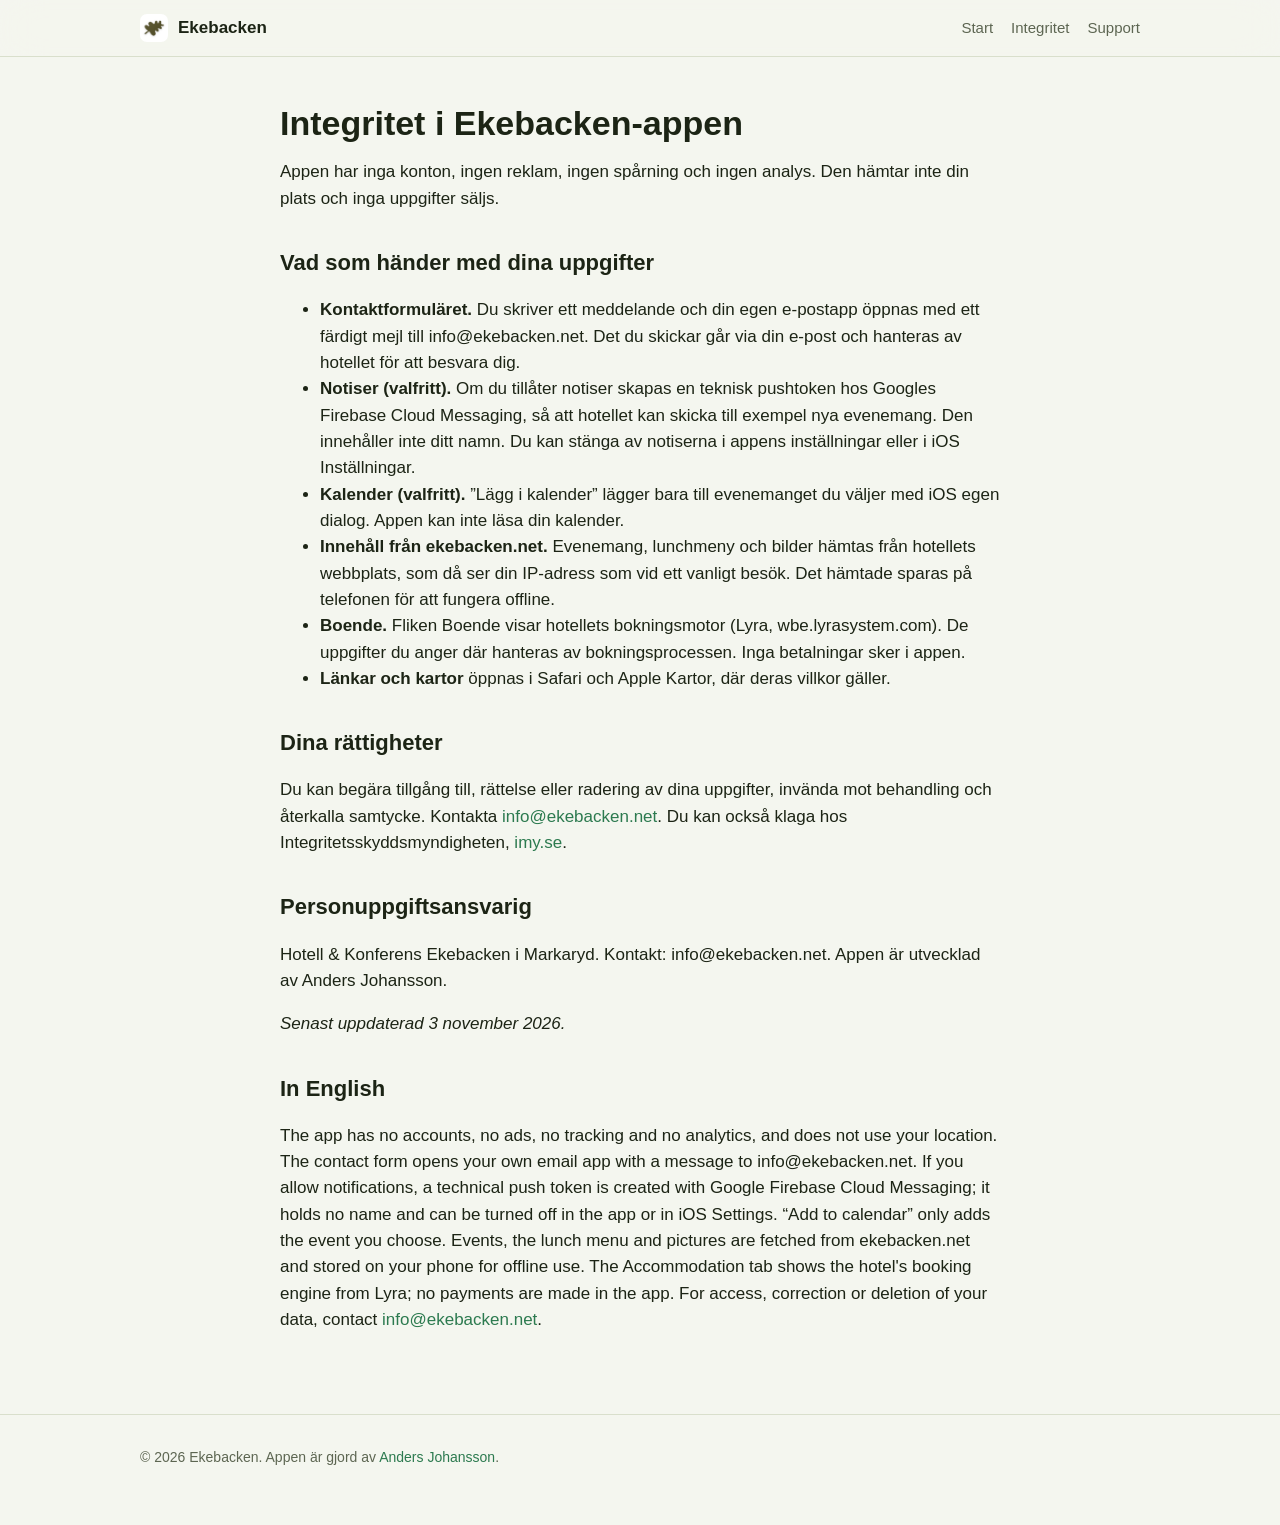
==== privacy.html @ e80fdcf2 "Ekebacken site: home, privacy and support pages Co-Authored-By: Claude Sonnet 5.5 <noreply@anthropic" ====
<!doctype html>
<html lang="sv">
<head>
  <meta charset="utf-8">
  <meta name="viewport" content="width=device-width, initial-scale=1">
  <title>Integritet – Ekebacken</title>
  <meta name="description" content="Vad Ekebacken-appen gör med dina uppgifter: inga konton, ingen spårning, ingen analys.">
  <meta name="theme-color" content="#25311a">
  <link rel="icon" type="image/png" href="assets/favicon.png">
  <link rel="apple-touch-icon" href="assets/apple-touch-icon.png">
  <link rel="stylesheet" href="style.css">
</head>
<body>
<header class="site-header">
  <div class="wrap">
    <a class="brand" href="./"><img src="assets/icon.jpg" alt="" width="28" height="28">Ekebacken</a>
    <nav aria-label="Huvudmeny"><a href="./">Start</a><a href="privacy.html">Integritet</a><a href="support.html">Support</a></nav>
  </div>
</header>
<main class="wrap doc">
  <h1>Integritet i Ekebacken-appen</h1>
  <p>Appen har inga konton, ingen reklam, ingen spårning och ingen analys. Den hämtar inte din plats och inga uppgifter säljs.</p>

  <h2>Vad som händer med dina uppgifter</h2>
  <ul>
    <li><strong>Kontaktformuläret.</strong> Du skriver ett meddelande och din egen e-postapp öppnas med ett färdigt mejl till info@ekebacken.net. Det du skickar går via din e-post och hanteras av hotellet för att besvara dig.</li>
    <li><strong>Notiser (valfritt).</strong> Om du tillåter notiser skapas en teknisk pushtoken hos Googles Firebase Cloud Messaging, så att hotellet kan skicka till exempel nya evenemang. Den innehåller inte ditt namn. Du kan stänga av notiserna i appens inställningar eller i iOS Inställningar.</li>
    <li><strong>Kalender (valfritt).</strong> &rdquo;Lägg i kalender&rdquo; lägger bara till evenemanget du väljer med iOS egen dialog. Appen kan inte läsa din kalender.</li>
    <li><strong>Innehåll från ekebacken.net.</strong> Evenemang, lunchmeny och bilder hämtas från hotellets webbplats, som då ser din IP-adress som vid ett vanligt besök. Det hämtade sparas på telefonen för att fungera offline.</li>
    <li><strong>Boende.</strong> Fliken Boende visar hotellets bokningsmotor (Lyra, wbe.lyrasystem.com). De uppgifter du anger där hanteras av bokningsprocessen. Inga betalningar sker i appen.</li>
    <li><strong>Länkar och kartor</strong> öppnas i Safari och Apple Kartor, där deras villkor gäller.</li>
  </ul>

  <h2>Dina rättigheter</h2>
  <p>Du kan begära tillgång till, rättelse eller radering av dina uppgifter, invända mot behandling och återkalla samtycke. Kontakta <a href="mailto:info@ekebacken.net">info@ekebacken.net</a>. Du kan också klaga hos Integritetsskyddsmyndigheten, <a href="https://www.imy.se">imy.se</a>.</p>

  <h2>Personuppgiftsansvarig</h2>
  <p>Hotell &amp; Konferens Ekebacken i Markaryd. Kontakt: info@ekebacken.net. Appen är utvecklad av Anders Johansson.</p>
  <p><em>Senast uppdaterad 3 november 2026.</em></p>

  <h2>In English</h2>
  <p>The app has no accounts, no ads, no tracking and no analytics, and does not use your location. The contact form opens your own email app with a message to info@ekebacken.net. If you allow notifications, a technical push token is created with Google Firebase Cloud Messaging; it holds no name and can be turned off in the app or in iOS Settings. &ldquo;Add to calendar&rdquo; only adds the event you choose. Events, the lunch menu and pictures are fetched from ekebacken.net and stored on your phone for offline use. The Accommodation tab shows the hotel's booking engine from Lyra; no payments are made in the app. For access, correction or deletion of your data, contact <a href="mailto:info@ekebacken.net">info@ekebacken.net</a>.</p>
</main>
<footer>
  <div class="wrap">
    <p>&copy; 2026 Ekebacken. Appen är gjord av <a href="https://github.com/iDrewn">Anders Johansson</a>.</p>
  </div>
</footer>
</body>
</html>
---- style.css ----
:root {
  --bg: #f4f6ef;
  --surface: #ffffff;
  --text: #1c2415;
  --muted: #5d6652;
  --line: #d9dfcc;
  --accent: #2c7a4f;
  --deep: #25311a;
  --radius: 18px;
  --maxw: 1040px;
}
@media (prefers-color-scheme: dark) {
  :root {
    --bg: #11160d;
    --surface: #1b2214;
    --text: #eef2e6;
    --muted: #aab49b;
    --line: #333d28;
    --accent: #6fd39b;
    --deep: #0b0f08;
  }
}
* { box-sizing: border-box; }
html { -webkit-text-size-adjust: 100%; scroll-behavior: smooth; }
body { margin: 0; background: var(--bg); color: var(--text); font: 17px/1.55 -apple-system, BlinkMacSystemFont, "SF Pro Text", "Segoe UI", Roboto, Helvetica, Arial, sans-serif; }
a { color: var(--accent); text-decoration: none; }
a:hover { text-decoration: underline; }
img { max-width: 100%; height: auto; display: block; }
.wrap { max-width: var(--maxw); margin: 0 auto; padding: 0 20px; }

.site-header { position: sticky; top: 0; z-index: 10; background: color-mix(in srgb, var(--bg) 80%, transparent); backdrop-filter: saturate(180%) blur(20px); -webkit-backdrop-filter: saturate(180%) blur(20px); border-bottom: 1px solid var(--line); }
.site-header .wrap { display: flex; align-items: center; justify-content: space-between; height: 56px; gap: 16px; }
.brand { display: flex; align-items: center; gap: 10px; font-weight: 700; color: var(--text); }
.brand img { width: 28px; height: 28px; border-radius: 7px; }
nav { display: flex; gap: 18px; font-size: 15px; flex-wrap: wrap; }
nav a { color: var(--muted); }

.hero { text-align: center; padding: 56px 0 32px; }
.hero .icon { width: 112px; height: 112px; border-radius: 25px; margin: 0 auto 20px; box-shadow: 0 10px 30px rgba(0,0,0,.25); }
h1 { font-size: clamp(34px, 6vw, 52px); line-height: 1.1; margin: 0 0 12px; }
h2 { font-size: clamp(26px, 4vw, 34px); margin: 0 0 8px; }
h3 { margin: 0 0 6px; font-size: 18px; }
.lead { font-size: 20px; color: var(--muted); max-width: 640px; margin: 0 auto 22px; }
.badge { display: inline-block; padding: 6px 14px; border-radius: 99px; background: var(--surface); border: 1px solid var(--line); font-size: 14px; color: var(--muted); }
.button { display: inline-block; padding: 11px 22px; border-radius: 99px; background: var(--accent); color: #fff; font-weight: 600; margin: 4px 6px 4px 0; }
.button.secondary { background: transparent; color: var(--accent); border: 1px solid var(--accent); }
@media (prefers-color-scheme: dark) { .button { color: #0b0f08; } }
.button:hover { text-decoration: none; opacity: .9; }

.showcase { display: grid; grid-template-columns: repeat(3, 1fr); gap: 18px; max-width: 760px; margin: 36px auto 0; }
.showcase img, .screens img { border-radius: 22px; border: 1px solid var(--line); box-shadow: 0 12px 30px rgba(0,0,0,.18); }
.showcase .center { transform: translateY(-14px); }
.note { color: var(--muted); font-size: 14px; margin-top: 18px; }

section { padding: 52px 0; }
.sub { color: var(--muted); margin: 0 0 28px; max-width: 640px; }
.grid { display: grid; grid-template-columns: repeat(auto-fit, minmax(240px, 1fr)); gap: 16px; }
.card { background: var(--surface); border: 1px solid var(--line); border-radius: var(--radius); padding: 20px; }
.card p { margin: 0; color: var(--muted); font-size: 16px; }
.screens { display: grid; grid-template-columns: repeat(auto-fit, minmax(190px, 1fr)); gap: 18px; }
figure { margin: 0; text-align: center; }
figcaption { margin-top: 10px; color: var(--muted); font-size: 14px; }
.band { background: var(--deep); color: #eef2e6; }
.band .sub { color: #aab49b; }
.band figcaption { color: #aab49b; }
.ipad { max-width: 560px; margin: 36px auto 0; }
.ipad img { border-radius: 14px; border: 1px solid var(--line); box-shadow: 0 12px 30px rgba(0,0,0,.18); }

.facts { display: grid; grid-template-columns: repeat(auto-fit, minmax(220px, 1fr)); gap: 24px; }
.facts ul { margin: 0; padding-left: 18px; color: var(--muted); font-size: 16px; }

.doc { max-width: 760px; padding: 48px 20px 64px; }
.doc h1 { font-size: 34px; }
.doc h2 { font-size: 22px; margin-top: 34px; }
.doc details { background: var(--surface); border: 1px solid var(--line); border-radius: 12px; padding: 12px 16px; margin: 10px 0; }
.doc summary { cursor: pointer; font-weight: 600; }

footer { border-top: 1px solid var(--line); padding: 32px 0 48px; color: var(--muted); font-size: 14px; }
footer p { margin: 0 0 8px; }
@media (max-width: 560px) { nav { gap: 12px; font-size: 14px; } .showcase { gap: 10px; } }
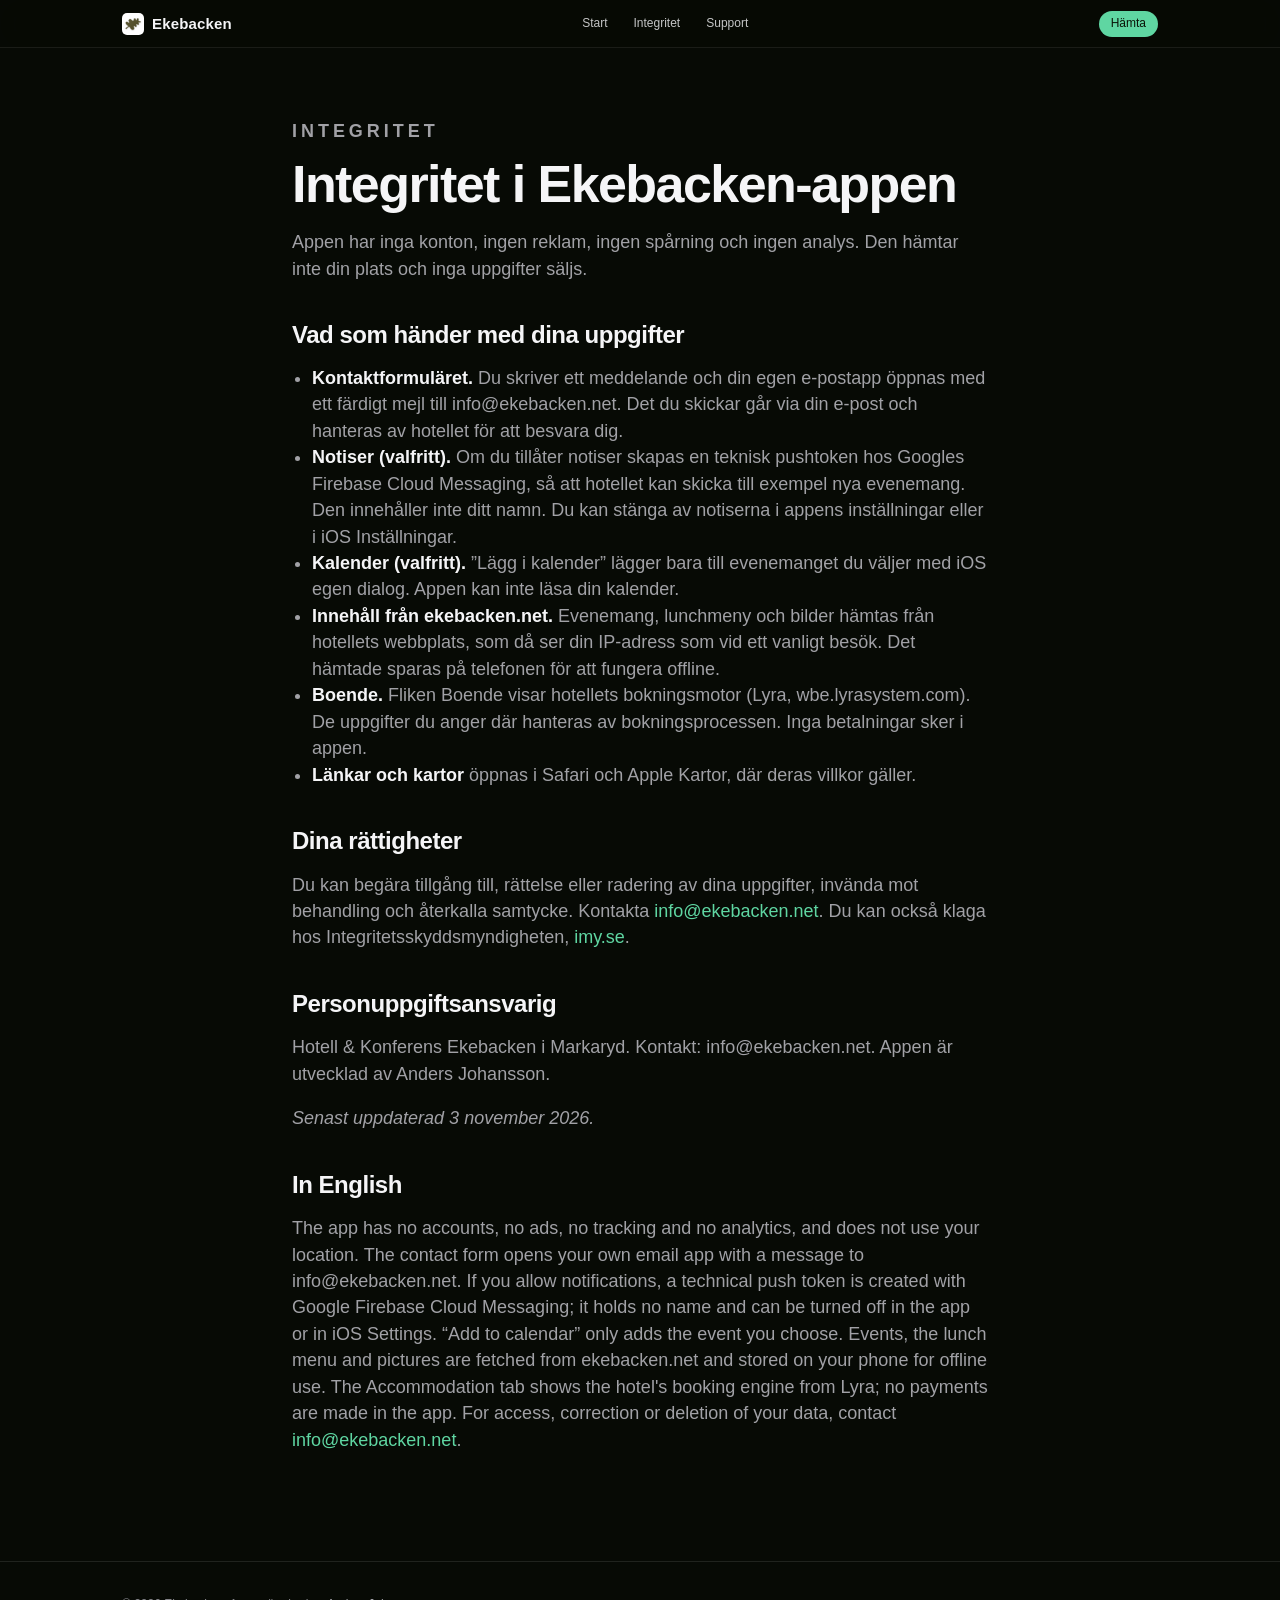
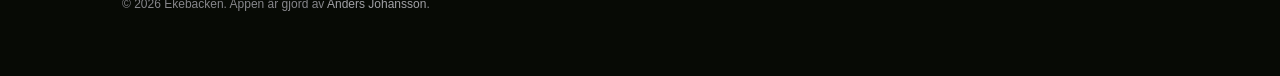
==== commit 98a816bf: "Ekebacken site: new design in the app's green, Apple-style layout, iPhone and iPad mockups Co-Author" ====
--- a/privacy.html
+++ b/privacy.html
@@ -5,19 +5,19 @@
   <meta name="viewport" content="width=device-width, initial-scale=1">
   <title>Integritet – Ekebacken</title>
   <meta name="description" content="Vad Ekebacken-appen gör med dina uppgifter: inga konton, ingen spårning, ingen analys.">
-  <meta name="theme-color" content="#25311a">
+  <meta name="theme-color" content="#070a05">
   <link rel="icon" type="image/png" href="assets/favicon.png">
   <link rel="apple-touch-icon" href="assets/apple-touch-icon.png">
   <link rel="stylesheet" href="style.css">
 </head>
 <body>
-<header class="site-header">
-  <div class="wrap">
-    <a class="brand" href="./"><img src="assets/icon.jpg" alt="" width="28" height="28">Ekebacken</a>
-    <nav aria-label="Huvudmeny"><a href="./">Start</a><a href="privacy.html">Integritet</a><a href="support.html">Support</a></nav>
-  </div>
-</header>
-<main class="wrap doc">
+<header class="nav"><div class="wrap">
+  <a class="brand" href="./"><img src="assets/icon.jpg" alt="" width="22" height="22" style="border-radius:5px">Ekebacken</a>
+  <ul><li><a href="./">Start</a></li><li><a href="privacy.html">Integritet</a></li><li><a href="support.html">Support</a></li></ul>
+  <a class="buy" href="https://apps.apple.com/se/app/ekebacken/id1541043155">Hämta</a>
+</div></header>
+<main class="doc">
+  <p class="eyebrow">Integritet</p>
   <h1>Integritet i Ekebacken-appen</h1>
   <p>Appen har inga konton, ingen reklam, ingen spårning och ingen analys. Den hämtar inte din plats och inga uppgifter säljs.</p>
 
@@ -41,10 +41,8 @@
   <h2>In English</h2>
   <p>The app has no accounts, no ads, no tracking and no analytics, and does not use your location. The contact form opens your own email app with a message to info@ekebacken.net. If you allow notifications, a technical push token is created with Google Firebase Cloud Messaging; it holds no name and can be turned off in the app or in iOS Settings. &ldquo;Add to calendar&rdquo; only adds the event you choose. Events, the lunch menu and pictures are fetched from ekebacken.net and stored on your phone for offline use. The Accommodation tab shows the hotel's booking engine from Lyra; no payments are made in the app. For access, correction or deletion of your data, contact <a href="mailto:info@ekebacken.net">info@ekebacken.net</a>.</p>
 </main>
-<footer>
-  <div class="wrap">
-    <p>&copy; 2026 Ekebacken. Appen är gjord av <a href="https://github.com/iDrewn">Anders Johansson</a>.</p>
-  </div>
-</footer>
+<footer><div class="wrap">
+  <p>&copy; 2026 Ekebacken. Appen är gjord av <a href="https://github.com/iDrewn">Anders Johansson</a>.</p>
+</div></footer>
 </body>
 </html>
--- a/style.css
+++ b/style.css
@@ -1,80 +1,115 @@
 :root {
-  --bg: #f4f6ef;
-  --surface: #ffffff;
-  --text: #1c2415;
-  --muted: #5d6652;
-  --line: #d9dfcc;
-  --accent: #2c7a4f;
-  --deep: #25311a;
-  --radius: 18px;
-  --maxw: 1040px;
-}
-@media (prefers-color-scheme: dark) {
-  :root {
-    --bg: #11160d;
-    --surface: #1b2214;
-    --text: #eef2e6;
-    --muted: #aab49b;
-    --line: #333d28;
-    --accent: #6fd39b;
-    --deep: #0b0f08;
-  }
+  --accent: #5fd6a2;
+  --accent2: #2c9a6a;
+  --ink: #f5f5f7;
+  --ink-2: #a1a1a6;
+  --paper: #1d1d1f;
+  --paper-2: #6e6e73;
+  --black: #070a05;
+  --soft: #f2f5ea;
+  --card-dark: #151b0f;
+  --maxw: 1080px;
 }
 * { box-sizing: border-box; }
 html { -webkit-text-size-adjust: 100%; scroll-behavior: smooth; }
-body { margin: 0; background: var(--bg); color: var(--text); font: 17px/1.55 -apple-system, BlinkMacSystemFont, "SF Pro Text", "Segoe UI", Roboto, Helvetica, Arial, sans-serif; }
+body {
+  margin: 0; background: var(--black); color: var(--ink);
+  font: 17px/1.47 -apple-system, BlinkMacSystemFont, "SF Pro Text", "Helvetica Neue", Helvetica, Arial, sans-serif;
+  -webkit-font-smoothing: antialiased;
+}
 a { color: var(--accent); text-decoration: none; }
 a:hover { text-decoration: underline; }
 img { max-width: 100%; height: auto; display: block; }
-.wrap { max-width: var(--maxw); margin: 0 auto; padding: 0 20px; }
+.wrap { max-width: var(--maxw); margin: 0 auto; padding: 0 22px; }
 
-.site-header { position: sticky; top: 0; z-index: 10; background: color-mix(in srgb, var(--bg) 80%, transparent); backdrop-filter: saturate(180%) blur(20px); -webkit-backdrop-filter: saturate(180%) blur(20px); border-bottom: 1px solid var(--line); }
-.site-header .wrap { display: flex; align-items: center; justify-content: space-between; height: 56px; gap: 16px; }
-.brand { display: flex; align-items: center; gap: 10px; font-weight: 700; color: var(--text); }
-.brand img { width: 28px; height: 28px; border-radius: 7px; }
-nav { display: flex; gap: 18px; font-size: 15px; flex-wrap: wrap; }
-nav a { color: var(--muted); }
+/* Nav, like apple.com: slim, translucent, blurred */
+.nav { position: sticky; top: 0; z-index: 20; height: 48px; background: rgba(7,10,5,.74); backdrop-filter: saturate(180%) blur(20px); -webkit-backdrop-filter: saturate(180%) blur(20px); border-bottom: 1px solid rgba(255,255,255,.08); }
+.nav .wrap { height: 48px; display: flex; align-items: center; justify-content: space-between; gap: 20px; }
+.nav .brand { display: flex; align-items: center; gap: 8px; color: var(--ink); font-weight: 600; font-size: 15px; letter-spacing: .01em; }
+.nav .brand img { width: 22px; height: 22px; border-radius: 5px; }
+.nav ul { display: flex; gap: 26px; list-style: none; margin: 0; padding: 0; font-size: 12px; }
+.nav ul a { color: rgba(245,245,247,.8); }
+.nav ul a:hover { color: #fff; text-decoration: none; }
+.nav .buy { font-size: 12px; background: var(--accent); color: #0b1407; padding: 4px 12px; border-radius: 99px; }
+.nav .buy:hover { text-decoration: none; background: #7ee6b5; }
+@media (max-width: 720px) { .nav ul { display: none; } }
 
-.hero { text-align: center; padding: 56px 0 32px; }
-.hero .icon { width: 112px; height: 112px; border-radius: 25px; margin: 0 auto 20px; box-shadow: 0 10px 30px rgba(0,0,0,.25); }
-h1 { font-size: clamp(34px, 6vw, 52px); line-height: 1.1; margin: 0 0 12px; }
-h2 { font-size: clamp(26px, 4vw, 34px); margin: 0 0 8px; }
-h3 { margin: 0 0 6px; font-size: 18px; }
-.lead { font-size: 20px; color: var(--muted); max-width: 640px; margin: 0 auto 22px; }
-.badge { display: inline-block; padding: 6px 14px; border-radius: 99px; background: var(--surface); border: 1px solid var(--line); font-size: 14px; color: var(--muted); }
-.button { display: inline-block; padding: 11px 22px; border-radius: 99px; background: var(--accent); color: #fff; font-weight: 600; margin: 4px 6px 4px 0; }
-.button.secondary { background: transparent; color: var(--accent); border: 1px solid var(--accent); }
-@media (prefers-color-scheme: dark) { .button { color: #0b0f08; } }
-.button:hover { text-decoration: none; opacity: .9; }
+.eyebrow { font-size: 13px; font-weight: 700; letter-spacing: .22em; text-transform: uppercase; color: var(--accent); margin: 0 0 14px; }
+.grad { background: linear-gradient(90deg, #8be8bf, var(--accent2)); -webkit-background-clip: text; background-clip: text; color: transparent; }
+h1, h2 { font-family: -apple-system, BlinkMacSystemFont, "SF Pro Display", "Helvetica Neue", Helvetica, Arial, sans-serif; letter-spacing: -.03em; margin: 0; }
+h1 { font-size: clamp(44px, 9vw, 96px); line-height: 1.02; font-weight: 800; }
+h2 { font-size: clamp(32px, 5.6vw, 60px); line-height: 1.06; font-weight: 800; }
+.lead { font-size: clamp(19px, 2.4vw, 26px); line-height: 1.3; color: var(--ink-2); max-width: 720px; margin: 22px auto 0; font-weight: 500; }
+.cta { display: flex; gap: 14px; justify-content: center; flex-wrap: wrap; margin-top: 30px; }
+.pill { display: inline-block; padding: 12px 24px; border-radius: 99px; font-size: 17px; font-weight: 500; }
+.pill.fill { background: var(--accent); color: #0b1407; }
+.pill.fill:hover { background: #7ee6b5; text-decoration: none; }
+.pill.line { border: 1px solid var(--accent); color: var(--accent); }
+.pill.off { background: rgba(255,255,255,.1); color: var(--ink-2); cursor: default; }
+.note { font-size: 13px; color: var(--ink-2); margin-top: 14px; }
 
-.showcase { display: grid; grid-template-columns: repeat(3, 1fr); gap: 18px; max-width: 760px; margin: 36px auto 0; }
-.showcase img, .screens img { border-radius: 22px; border: 1px solid var(--line); box-shadow: 0 12px 30px rgba(0,0,0,.18); }
-.showcase .center { transform: translateY(-14px); }
-.note { color: var(--muted); font-size: 14px; margin-top: 18px; }
+/* Hero */
+.hero { text-align: center; padding: 72px 0 0; background: radial-gradient(80% 60% at 50% 100%, rgba(95,214,162,.22), transparent 70%), #070a05; overflow: hidden; }
+.hero .phones { position: relative; margin: 54px auto 0; max-width: 980px; height: clamp(300px, 56vw, 640px); }
+.hero .phones img { position: absolute; bottom: -2%; width: 36%; filter: drop-shadow(0 30px 60px rgba(95,214,162,.2)); }
+.hero .phones .a { left: 2%; transform: rotate(-6deg) translateY(6%); }
+.hero .phones .b { left: 32%; width: 40%; z-index: 2; }
+.hero .phones .c { right: 2%; transform: rotate(6deg) translateY(6%); }
 
-section { padding: 52px 0; }
-.sub { color: var(--muted); margin: 0 0 28px; max-width: 640px; }
-.grid { display: grid; grid-template-columns: repeat(auto-fit, minmax(240px, 1fr)); gap: 16px; }
-.card { background: var(--surface); border: 1px solid var(--line); border-radius: var(--radius); padding: 20px; }
-.card p { margin: 0; color: var(--muted); font-size: 16px; }
-.screens { display: grid; grid-template-columns: repeat(auto-fit, minmax(190px, 1fr)); gap: 18px; }
-figure { margin: 0; text-align: center; }
-figcaption { margin-top: 10px; color: var(--muted); font-size: 14px; }
-.band { background: var(--deep); color: #eef2e6; }
-.band .sub { color: #aab49b; }
-.band figcaption { color: #aab49b; }
-.ipad { max-width: 560px; margin: 36px auto 0; }
-.ipad img { border-radius: 14px; border: 1px solid var(--line); box-shadow: 0 12px 30px rgba(0,0,0,.18); }
+/* Product sections */
+section { padding: 110px 0; }
+.light { background: var(--soft); color: var(--paper); }
+.light .lead, .light p.sub { color: var(--paper-2); }
+.split { display: grid; grid-template-columns: 1fr 1fr; gap: 56px; align-items: center; }
+.split.rev .text { order: 2; }
+.split .text p { font-size: 21px; line-height: 1.38; color: var(--ink-2); margin: 20px 0 0; max-width: 460px; font-weight: 500; }
+.light .split .text p { color: var(--paper-2); }
+.split .shot { display: flex; justify-content: center; }
+.split .shot img { width: min(100%, 360px); filter: drop-shadow(0 30px 50px rgba(0,0,0,.35)); }
+.split .text p.eyebrow, .light .split .text p.eyebrow { font-size: 13px; line-height: 1.4; color: var(--accent); margin: 0 0 14px; max-width: none; }
+.center { text-align: center; }
+.center .lead { margin-left: auto; margin-right: auto; }
+@media (max-width: 820px) { .split { grid-template-columns: 1fr; gap: 28px; text-align: center; } .split.rev .text { order: 0; } .split .text p { margin-left: auto; margin-right: auto; } section { padding: 76px 0; } }
 
-.facts { display: grid; grid-template-columns: repeat(auto-fit, minmax(220px, 1fr)); gap: 24px; }
-.facts ul { margin: 0; padding-left: 18px; color: var(--muted); font-size: 16px; }
+/* Bento grid */
+.bento { display: grid; grid-template-columns: repeat(6, 1fr); gap: 16px; margin-top: 56px; }
+.tile { background: var(--card-dark); border-radius: 28px; padding: 32px; grid-column: span 2; min-height: 220px; position: relative; overflow: hidden; }
+.tile.wide { grid-column: span 3; }
+.tile.hero-tile { grid-column: span 4; background: linear-gradient(135deg, #2c3b1b, #0f1809); }
+.tile h3 { font-size: 24px; letter-spacing: -.02em; margin: 0 0 10px; line-height: 1.15; }
+.tile p { color: var(--ink-2); margin: 0; font-size: 17px; }
+.tile .k { font-size: 12px; font-weight: 700; letter-spacing: .2em; text-transform: uppercase; color: var(--accent); margin-bottom: 14px; display: block; }
+.tile { text-align: left; }
+.light .tile { background: #fff; }
+.light .tile p { color: var(--paper-2); }
+.light .tile.hero-tile { background: linear-gradient(135deg, #2c3b1b, #0f1809); color: #fff; }
+.light .tile.hero-tile p { color: var(--ink-2); }
+@media (max-width: 860px) { .bento { grid-template-columns: 1fr; } .tile, .tile.wide, .tile.hero-tile { grid-column: auto; } }
 
-.doc { max-width: 760px; padding: 48px 20px 64px; }
-.doc h1 { font-size: 34px; }
-.doc h2 { font-size: 22px; margin-top: 34px; }
-.doc details { background: var(--surface); border: 1px solid var(--line); border-radius: 12px; padding: 12px 16px; margin: 10px 0; }
-.doc summary { cursor: pointer; font-weight: 600; }
+/* Stat band */
+.band { background: linear-gradient(135deg, #2c7a4f, #23301a); color: #fff; padding: 90px 0; text-align: center; }
+.band h2 { color: #fff; }
+.band p { font-size: 22px; max-width: 700px; margin: 18px auto 0; font-weight: 500; opacity: .92; }
 
-footer { border-top: 1px solid var(--line); padding: 32px 0 48px; color: var(--muted); font-size: 14px; }
+/* Doc pages */
+.doc { max-width: 740px; padding: 70px 22px 90px; margin: 0 auto; }
+.doc h1 { font-size: clamp(34px, 6vw, 52px); }
+.doc h2 { font-size: 24px; margin-top: 40px; letter-spacing: -.02em; }
+.doc p, .doc li { color: var(--ink-2); font-size: 18px; }
+.doc ul { padding-left: 20px; }
+.doc strong { color: var(--ink); }
+.doc details { background: var(--card-dark); border-radius: 16px; padding: 14px 18px; margin: 12px 0; }
+.doc summary { cursor: pointer; font-weight: 600; color: var(--ink); }
+
+footer { background: #070a05; border-top: 1px solid rgba(255,255,255,.1); padding: 34px 0 54px; color: #86868b; font-size: 12px; }
 footer p { margin: 0 0 8px; }
-@media (max-width: 560px) { nav { gap: 12px; font-size: 14px; } .showcase { gap: 10px; } }
+footer a { color: #a1a1a6; }
+
+/* Reveal on scroll */
+.reveal { opacity: 0; transform: translateY(28px); transition: opacity .8s ease, transform .8s ease; }
+.reveal.in { opacity: 1; transform: none; }
+@media (prefers-reduced-motion: reduce) { .reveal { opacity: 1; transform: none; transition: none; } html { scroll-behavior: auto; } }
+
+.ipad { display: flex; justify-content: center; margin-top: 48px; }
+.ipad img { width: min(100%, 760px); filter: drop-shadow(0 30px 50px rgba(0,0,0,.45)); }
+.band .pill.fill { background: #fff; color: #23301a; }
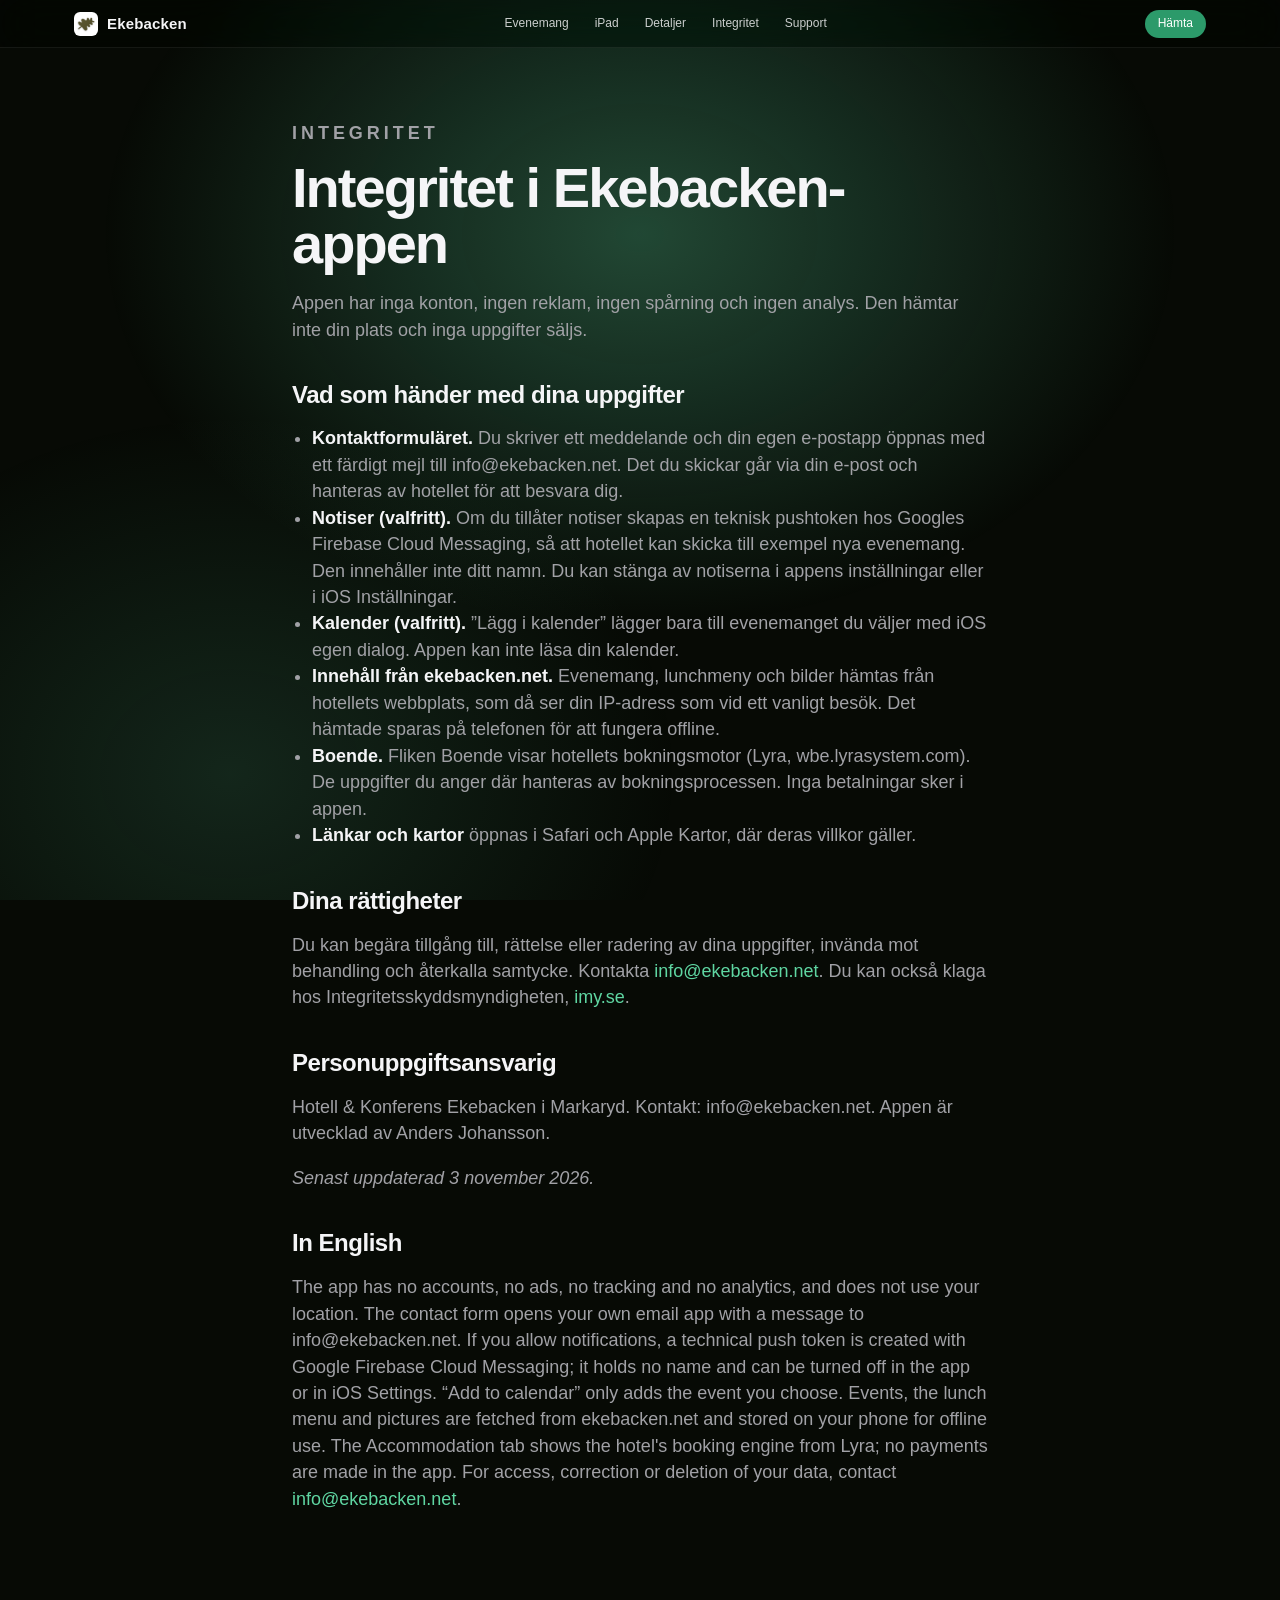
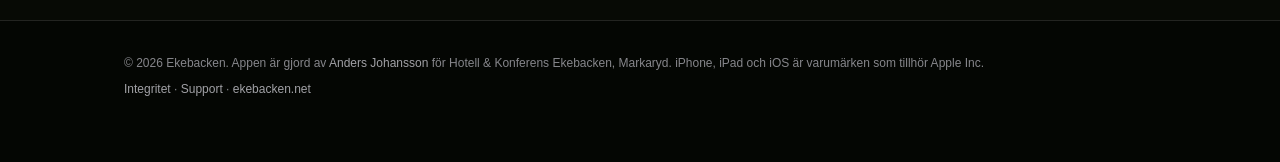
==== commit 4cf05a78: "Rebuild in the shared scroll-motion style: pinned stages, continuous colour, Framedevice mockups Co-" ====
--- a/privacy.html
+++ b/privacy.html
@@ -2,18 +2,20 @@
 <html lang="sv">
 <head>
   <meta charset="utf-8">
-  <meta name="viewport" content="width=device-width, initial-scale=1">
+  <meta name="viewport" content="width=device-width, initial-scale=1, viewport-fit=cover">
   <title>Integritet – Ekebacken</title>
-  <meta name="description" content="Vad Ekebacken-appen gör med dina uppgifter: inga konton, ingen spårning, ingen analys.">
+  <meta name="description" content="Vad Ekebacken-appen gör med dina uppgifter.">
   <meta name="theme-color" content="#070a05">
   <link rel="icon" type="image/png" href="assets/favicon.png">
   <link rel="apple-touch-icon" href="assets/apple-touch-icon.png">
-  <link rel="stylesheet" href="style.css">
+  <link rel="stylesheet" href="motion.css">
+  <link rel="stylesheet" href="theme.css">
 </head>
 <body>
+<div class="ambient" aria-hidden="true"></div>
 <header class="nav"><div class="wrap">
-  <a class="brand" href="./"><img src="assets/icon.jpg" alt="" width="22" height="22" style="border-radius:5px">Ekebacken</a>
-  <ul><li><a href="./">Start</a></li><li><a href="privacy.html">Integritet</a></li><li><a href="support.html">Support</a></li></ul>
+  <a class="brand" href="./"><img src="assets/icon.jpg" alt="" width="24" height="24">Ekebacken</a>
+  <ul><li><a href="./#evenemang">Evenemang</a></li><li><a href="./#ipad">iPad</a></li><li><a href="./#details">Detaljer</a></li><li><a href="./privacy.html">Integritet</a></li><li><a href="./support.html">Support</a></li></ul>
   <a class="buy" href="https://apps.apple.com/se/app/ekebacken/id1541043155">Hämta</a>
 </div></header>
 <main class="doc">
@@ -41,8 +43,7 @@
   <h2>In English</h2>
   <p>The app has no accounts, no ads, no tracking and no analytics, and does not use your location. The contact form opens your own email app with a message to info@ekebacken.net. If you allow notifications, a technical push token is created with Google Firebase Cloud Messaging; it holds no name and can be turned off in the app or in iOS Settings. &ldquo;Add to calendar&rdquo; only adds the event you choose. Events, the lunch menu and pictures are fetched from ekebacken.net and stored on your phone for offline use. The Accommodation tab shows the hotel's booking engine from Lyra; no payments are made in the app. For access, correction or deletion of your data, contact <a href="mailto:info@ekebacken.net">info@ekebacken.net</a>.</p>
 </main>
-<footer><div class="wrap">
-  <p>&copy; 2026 Ekebacken. Appen är gjord av <a href="https://github.com/iDrewn">Anders Johansson</a>.</p>
-</div></footer>
+<footer><div class="wrap"><p>&copy; 2026 Ekebacken. Appen är gjord av <a href="https://github.com/iDrewn">Anders Johansson</a> för Hotell &amp; Konferens Ekebacken, Markaryd. iPhone, iPad och iOS är varumärken som tillhör Apple Inc.</p>
+    <p><a href="privacy.html">Integritet</a> &middot; <a href="support.html">Support</a> &middot; <a href="https://ekebacken.net">ekebacken.net</a></p></div></footer>
 </body>
 </html>
--- a/motion.css
+++ b/motion.css
@@ -0,0 +1,156 @@
+/* Shared base for the app sites. Per-site colours come from :root variables in theme.css. */
+:root {
+  --accent: #2b6fd0; --accent2: #7ab7ff; --bg: #05080f; --glow: 43,111,208;
+  --fg: #f5f5f7; --muted: #a1a1a6; --line: rgba(255,255,255,.12); --card: rgba(255,255,255,.06);
+  --gx: 0; --gy: 0;
+  --sans: -apple-system, BlinkMacSystemFont, "SF Pro Display", "SF Pro Text", "Helvetica Neue", Helvetica, Arial, sans-serif;
+}
+* { box-sizing: border-box; }
+html { -webkit-text-size-adjust: 100%; scroll-behavior: smooth; background: var(--bg); }
+body { margin: 0; background: var(--bg); color: var(--fg); font: 17px/1.47 var(--sans); -webkit-font-smoothing: antialiased; overflow-x: hidden; }
+a { color: var(--accent2); text-decoration: none; }
+a:hover { text-decoration: underline; }
+img { max-width: 100%; display: block; }
+.wrap { max-width: 1080px; margin: 0 auto; padding: 0 24px; }
+
+/* A glow that drifts behind everything, so the page itself seems to move */
+.ambient { position: fixed; inset: 0; z-index: 0; pointer-events: none;
+  background:
+    radial-gradient(60vmax 44vmax at calc(50% + var(--gx) * 1%) calc(26% + var(--gy) * 1%), rgba(var(--glow), .30), transparent 70%),
+    radial-gradient(50vmax 40vmax at calc(18% - var(--gx) * .8%) calc(86% - var(--gy) * 1%), rgba(var(--glow), .14), transparent 70%); }
+main, footer { position: relative; z-index: 1; }
+
+/* Nav */
+.nav { position: fixed; top: 0; left: 0; right: 0; z-index: 50; height: 48px; background: rgba(0,0,0,.34); backdrop-filter: saturate(180%) blur(22px); -webkit-backdrop-filter: saturate(180%) blur(22px); border-bottom: 1px solid rgba(255,255,255,.07); }
+.nav .wrap { height: 48px; display: flex; align-items: center; justify-content: space-between; gap: 18px; max-width: 1180px; }
+.brand { display: flex; align-items: center; gap: 9px; color: var(--fg); font-weight: 600; font-size: 15px; letter-spacing: .01em; }
+.brand:hover { text-decoration: none; }
+.brand img { width: 24px; height: 24px; border-radius: 6px; }
+.nav ul { display: flex; gap: 26px; list-style: none; margin: 0; padding: 0; font-size: 12px; }
+.nav ul a { color: rgba(245,245,247,.82); }
+.nav ul a:hover { color: #fff; text-decoration: none; }
+.buy { font-size: 12px; background: var(--accent); color: #fff; padding: 5px 13px; border-radius: 99px; font-weight: 500; }
+.buy:hover { text-decoration: none; filter: brightness(1.12); }
+@media (max-width: 760px) { .nav ul { display: none; } }
+
+/* Type */
+.eyebrow { font-size: 13px; font-weight: 700; letter-spacing: .22em; text-transform: uppercase; color: var(--accent2); margin: 0 0 14px; }
+h1, h2, h3 { font-family: var(--sans); letter-spacing: -.035em; margin: 0; }
+h1 { font-size: clamp(46px, 10vw, 112px); line-height: 1; font-weight: 800; }
+h2 { font-size: clamp(34px, 5.6vw, 68px); line-height: 1.04; font-weight: 800; }
+h3 { font-size: 24px; line-height: 1.15; font-weight: 700; letter-spacing: -.02em; }
+.grad { background: linear-gradient(92deg, var(--accent2), var(--accent) 55%, var(--accent3, var(--accent))); -webkit-background-clip: text; background-clip: text; color: transparent; }
+.lead { font-size: clamp(19px, 2.3vw, 28px); line-height: 1.28; color: var(--muted); font-weight: 500; margin: 22px 0 0; max-width: 34ch; }
+.cta { display: flex; gap: 12px; flex-wrap: wrap; margin-top: 30px; }
+.pill { display: inline-block; padding: 12px 24px; border-radius: 99px; font-size: 17px; font-weight: 500; }
+.pill:hover { text-decoration: none; filter: brightness(1.12); }
+.pill.fill { background: var(--accent); color: #fff; }
+.pill.line { border: 1px solid var(--accent2); color: var(--accent2); }
+.pill.off { background: rgba(255,255,255,.1); color: var(--muted); cursor: default; }
+
+/* ---- Pinned stages: the content moves while the screen stays ---- */
+.stage { position: relative; height: calc(var(--n, 4) * 100vh); height: calc(var(--n, 4) * 100svh); }
+.pin { position: sticky; top: 0; height: 100vh; height: 100svh; overflow: hidden; }
+.pin.split { display: grid; grid-template-columns: 1fr 1fr; align-items: center; max-width: 1180px; margin: 0 auto; padding: 0 28px; gap: 24px; }
+.pin.split.flip .copy { order: 2; }
+.copy { position: relative; height: 56vh; height: 56svh; }
+.beat { position: absolute; inset: 0; display: flex; flex-direction: column; justify-content: center; opacity: var(--v, 1);
+  transform: translate3d(0, calc(var(--ty, 0) * 1px), 0) scale(calc(.95 + .05 * var(--v, 1))); filter: blur(calc((1 - var(--v, 1)) * 14px)); will-change: opacity, transform, filter; }
+.beat p { font-size: clamp(18px, 2vw, 24px); line-height: 1.34; color: var(--muted); font-weight: 500; margin: 18px 0 0; max-width: 28ch; }
+.beat h2 { max-width: 12ch; }
+.devwrap { position: relative; height: 86vh; height: 86svh; display: flex; align-items: center; justify-content: center; perspective: 1700px; }
+.device { position: relative; height: 100%; aspect-ratio: 1306 / 2360; will-change: transform; transform-style: preserve-3d; filter: drop-shadow(0 40px 70px rgba(0,0,0,.5)); }
+.device img { position: absolute; inset: 0; width: 100%; height: 100%; object-fit: contain; opacity: var(--v, 1); will-change: opacity; }
+.device.wide { aspect-ratio: auto; height: auto; width: min(100%, 640px); }
+.device.wide img { position: relative; border-radius: 22px; opacity: 1; box-shadow: 0 0 0 1px rgba(255,255,255,.1); }
+.device.wide.plain img { border-radius: 0; box-shadow: none; }
+.device.wide img + img { position: absolute; inset: 0; height: 100%; opacity: var(--v, 0); }
+
+/* Hero */
+.hero .pin { display: grid; place-items: center; }
+.hero-copy { position: absolute; left: 0; right: 0; top: 0; bottom: 0; display: flex; flex-direction: column; align-items: center; justify-content: center; text-align: center; padding: 0 24px;
+  opacity: var(--v, 1); transform: translate3d(0, calc(var(--ty, 0) * 1px), 0) scale(calc(.92 + .08 * var(--v, 1))); filter: blur(calc((1 - var(--v, 1)) * 16px)); }
+.hero-copy .lead { margin-left: auto; margin-right: auto; max-width: 30ch; }
+.hero-copy .cta { justify-content: center; }
+.hero-tag { position: absolute; left: 0; right: 0; top: 13vh; top: 13svh; padding: 0 24px; text-align: center; font-size: clamp(32px, 7.4vw, 76px); font-weight: 800; letter-spacing: -.04em; line-height: 1.04; opacity: var(--v, 1); transform: translate3d(0, calc(var(--ty, 0) * 1px), 0) scale(calc(.94 + .06 * var(--v, 1))); filter: blur(calc((1 - var(--v, 1)) * 14px)); z-index: 2; }
+.fan { position: absolute; inset: 0; display: grid; place-items: end center; perspective: 1700px; }
+.fan .device { grid-area: 1 / 1; height: min(78svh, 112vw * 1.1); margin-bottom: -2svh; }
+.fan.low .device { margin-bottom: -14svh; }
+
+/* Big numbers */
+.numbers .pin { display: grid; place-items: center; text-align: center; }
+.numbers .row { display: flex; gap: clamp(20px, 6vw, 90px); justify-content: center; flex-wrap: wrap; will-change: transform, opacity; }
+.numbers .n { font-size: clamp(68px, 15vw, 190px); font-weight: 800; letter-spacing: -.06em; line-height: .95; }
+.numbers .l { color: var(--muted); font-weight: 600; letter-spacing: .06em; text-transform: uppercase; font-size: 14px; margin-top: 6px; }
+.numbers .sentence { position: absolute; left: 0; right: 0; bottom: 12vh; text-align: center; font-size: clamp(19px, 2.4vw, 30px); color: var(--muted); font-weight: 500; padding: 0 24px; }
+
+/* Reveal blocks, driven continuously by position */
+[data-reveal] { opacity: var(--r, 1); transform: translate3d(0, calc((1 - var(--r, 1)) * 70px), 0) scale(calc(.93 + .07 * var(--r, 1))); filter: blur(calc((1 - var(--r, 1)) * 8px)); will-change: opacity, transform; }
+section.block { padding: 18vh 0; position: relative; }
+.center { text-align: center; }
+.center .lead { margin-left: auto; margin-right: auto; }
+.bento { display: grid; grid-template-columns: repeat(6, 1fr); gap: 16px; margin-top: 56px; }
+.tile { grid-column: span 2; background: var(--card); border: 1px solid var(--line); border-radius: 30px; padding: 32px; min-height: 230px; text-align: left; backdrop-filter: blur(14px); -webkit-backdrop-filter: blur(14px); }
+.tile.w3 { grid-column: span 3; } .tile.w4 { grid-column: span 4; } .tile.w6 { grid-column: span 6; }
+.tile .k { display: block; font-size: 12px; font-weight: 700; letter-spacing: .2em; text-transform: uppercase; color: var(--accent2); margin-bottom: 14px; }
+.tile h3 { margin-bottom: 10px; }
+.tile p { margin: 0; color: var(--muted); font-size: 17px; }
+.tile.hot { background: linear-gradient(135deg, rgba(var(--glow), .42), rgba(var(--glow), .08)); }
+@media (max-width: 860px) { .bento { grid-template-columns: 1fr; } .tile, .tile.w3, .tile.w4, .tile.w6 { grid-column: auto; } }
+
+/* Horizontal track: vertical scroll becomes sideways motion */
+.hstage .pin { display: flex; align-items: center; }
+.track { display: flex; gap: 22px; padding: 0 22px; will-change: transform; }
+.track .card { flex: 0 0 auto; width: min(78vw, 420px); background: var(--card); border: 1px solid var(--line); border-radius: 32px; padding: 30px; min-height: 52vh; display: flex; flex-direction: column; justify-content: space-between; }
+.track .card h3 { font-size: 30px; }
+.track .card p { color: var(--muted); }
+
+/* Call to action */
+.cta-block { text-align: center; padding: 22vh 0 18vh; }
+.cta-block .icon { width: 132px; height: 132px; border-radius: 30px; margin: 0 auto 30px; box-shadow: 0 20px 60px rgba(var(--glow), .5); }
+.cta-block .cta { justify-content: center; }
+.cta-block .lead { margin-left: auto; margin-right: auto; }
+
+/* Doc pages */
+.doc { max-width: 740px; margin: 0 auto; padding: 120px 22px 90px; position: relative; z-index: 1; }
+.doc h1 { font-size: clamp(36px, 6vw, 56px); }
+.doc h2 { font-size: 24px; margin-top: 40px; letter-spacing: -.02em; }
+.doc p, .doc li { color: var(--muted); font-size: 18px; }
+.doc ul { padding-left: 20px; }
+.doc strong { color: var(--fg); }
+.doc details { background: var(--card); border: 1px solid var(--line); border-radius: 16px; padding: 14px 18px; margin: 12px 0; }
+.doc summary { cursor: pointer; font-weight: 600; color: var(--fg); }
+.doc code { color: var(--fg); }
+.doc table { border-collapse: collapse; width: 100%; font-size: 15px; } .doc td, .doc th { border-bottom: 1px solid var(--line); padding: 8px 6px; text-align: left; color: var(--muted); }
+
+footer { border-top: 1px solid var(--line); padding: 34px 0 56px; color: #86868b; font-size: 12px; background: rgba(0,0,0,.35); }
+footer p { margin: 0 0 8px; max-width: 900px; } footer a { color: #a1a1a6; }
+
+/* Mobile layout: the device on top, the words under it */
+@media (max-width: 820px) {
+  .pin.split { grid-template-columns: 1fr; grid-template-rows: 58svh 1fr; padding: 54px 22px 0; gap: 0; align-items: start; }
+  .pin.split .copy, .pin.split.flip .copy { order: 2; height: 34svh; align-self: start; text-align: center; }
+  .pin.split .devwrap { order: 1; height: 56svh; }
+  .beat { align-items: center; justify-content: flex-start; padding-top: 6px; }
+  .beat h2 { font-size: clamp(28px, 8.4vw, 40px); max-width: 14ch; }
+  .beat p { font-size: 17px; max-width: 30ch; margin-top: 12px; }
+  .fan .device { height: 62svh; }
+}
+
+/* No JS or reduced motion: a calm, stacked layout with nothing pinned */
+:is(html:not(.js), html.reduced) .stage { height: auto; }
+:is(html:not(.js), html.reduced) .pin { position: static; height: auto; overflow: visible; padding: 56px 0; }
+:is(html:not(.js), html.reduced) .copy { height: auto; display: flex; flex-direction: column; gap: 36px; }
+:is(html:not(.js), html.reduced) .beat, :is(html:not(.js), html.reduced) .hero-copy { position: static; opacity: 1; transform: none; filter: none; }
+:is(html:not(.js), html.reduced) .hero-copy { padding: 60px 24px; }
+:is(html:not(.js), html.reduced) .hero-tag { position: static; opacity: 1; transform: none; filter: none; padding: 20px 24px; }
+:is(html:not(.js), html.reduced) .devwrap { height: auto; flex-wrap: wrap; gap: 18px; }
+:is(html:not(.js), html.reduced) .device { height: 62vh; transform: none !important; }
+:is(html:not(.js), html.reduced) .device img { position: relative; opacity: 1; }
+:is(html:not(.js), html.reduced) .fan { position: static; flex-wrap: wrap; gap: 14px; }
+:is(html:not(.js), html.reduced) .fan .device { height: 52vh; margin: 0; }
+:is(html:not(.js), html.reduced) [data-reveal] { opacity: 1; transform: none; filter: none; }
+:is(html:not(.js), html.reduced) .numbers .pin { padding: 80px 0; }
+:is(html:not(.js), html.reduced) .numbers .sentence { position: static; margin-top: 30px; }
+:is(html:not(.js), html.reduced) .track { flex-wrap: wrap; }
+:is(html:not(.js), html.reduced) .hstage .pin { display: block; }
--- a/theme.css
+++ b/theme.css
@@ -0,0 +1,2 @@
+:root { --accent: #2c9a6a; --accent2: #5fd6a2; --accent3: #a6f0c8; --bg: #070a05; --glow: 95,214,162; }
+
